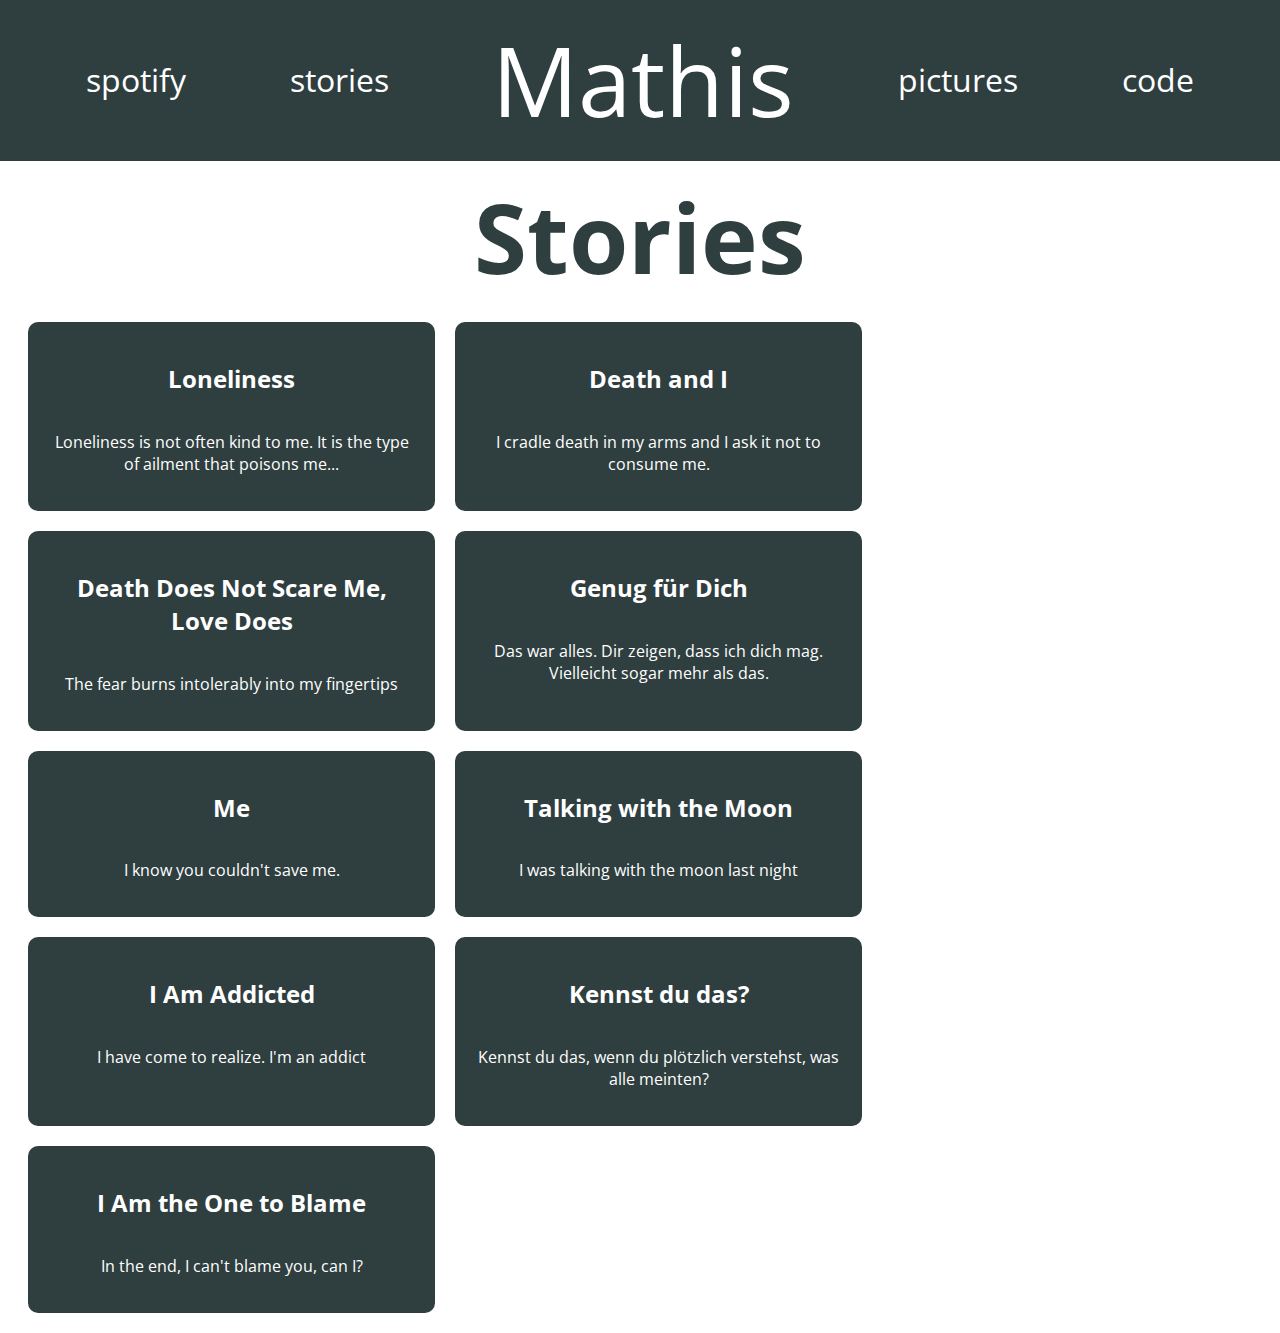
==== index.html @ 23fcb452 "Rename main.html to index.html" ====
<!DOCTYPE html>
<html lang="en">
<head>
  <meta charset="UTF-8">
  <meta name="viewport" content="width=device-width, initial-scale=1.0">
  <link rel="stylesheet" href="styles.css">
  <script src='script.js'></script>
  <title>Mathis</title>

</head>
<body>

  
  <div class="navbar">
    <a href="https://open.spotify.com/user/zockermathisyt">spotify</a>
    <a href="#stories">stories</a>
    <a href="https://www.instagram.com/matty.btw/" id="mathis">Mathis</a>
    <a href="#pictures">pictures</a>
    <a href="https://github.com/MathisTRD/Portfolio"> code </a>
  </div>


  <div class="story" id="#stories">
  
    <h1>Stories</h1>

  <div class="story-grid">

      <div class="story-box" data-box-index="0">
        <h2 class="title"></h2>
        <p class="preview"></p>
        <p class="detail story-box-content"></p>
      </div>
      <div class="story-box" data-box-index="1">
        <h2 class="title"></h2>
        <p class="preview"></p>
        <p class="detail story-box-content"></p>
      </div>
      <div class="story-box" data-box-index="2">
        <h2 class="title"></h2>
        <p class="preview"></p>
        <p class="detail story-box-content"></p>
      </div>
      <div class="story-box" data-box-index="3">
        <h2 class="title"></h2>
        <p class="preview"></p>
        <p class="detail story-box-content"></p>
      </div>
      <div class="story-box" data-box-index="4">
        <h2 class="title"></h2>
        <p class="preview"></p>
        <p class="detail story-box-content"></p>
      </div>
      <div class="story-box" data-box-index="5">
        <h2 class="title"></h2>
        <p class="preview"></p>
        <p class="detail story-box-content"></p>
      </div>
      <div class="story-box" data-box-index="6">
        <h2 class="title"></h2>
        <p class="preview"></p>
        <p class="detail story-box-content"></p>
      </div>
      <div class="story-box" data-box-index="7">
        <h2 class="title"></h2>
        <p class="preview"></p>
        <p class="detail story-box-content"></p>
      </div>
      <div class="story-box" data-box-index="8">
        <h2 class="title"></h2>
        <p class="preview"></p>
        <p class="detail story-box-content"></p>
      </div>
      


      

      
    </div>
    <div class="expanded-overlay"></div>
    <div class="expanded-box">
      <div class="expanded-content"></div>
    </div>
</div>


  



  <script src='script.js'></script>
</body>
</html>
---- styles.css ----
@import url('https://fonts.googleapis.com/css2?family=Open+Sans&display=swap');

:root{
  --color-dark:rgb(47, 62, 63);
  --color-light: rgb(72, 104, 106);
  --color-white: rgb(255, 255, 255);
  --scrollbar-thumb-color: #6c757d; /* Adjust as needed */
  --scrollbar-track-color: #f8f9fa00; /* Adjust as needed */
  font-family: 'Open Sans', sans-serif;;
}


/* NAVBAR SECTION */
.navbar {
  display: flex;
  flex-wrap: wrap;
  flex-direction: row;
  justify-content:space-evenly;
  align-items: center;
  overflow: hidden;
  background-color: var(--color-dark);
  margin: -10px;

}
#mathis {
  font-size: 6em; /* Adjust font size as needed */
}

/* Navigation links */
.navbar a {
  float: middle;
  color: var(--color-white);
  text-align: center;
  padding: 16px 16px;
  transition: color 0.3s;
  border-radius: 5%;
  border-color: var(--color-white);
  text-decoration: none;
  font-size: 2em;
}
/* Change color on hover */
.navbar a:hover {
  background-color: var(--color-light);
  color: var(--color-white);
}


/* STORY  SECTION */
.story h1{
  font: optional;
  text-align: center;
  color: var(--color-dark);
  font-size: 6em;
  margin: 20px 0 20px;


}
/* stary cards alignment */
.story {
  text-align: center; /* Center the h1 element */
}

.story-grid {
  display: flex;
  flex-wrap: wrap;
  gap: 20px;
  margin: 20px;
}

.story-box {
  padding: 20px;
  width: 30%;
  cursor: pointer;
  transition: transform 0.3s;
  background-color: var(--color-dark);
  color: var(--color-white);
  border-radius: 10px;
  display: flex;
  flex-direction: column; /* Ensure the contents are stacked vertically */
}
.story-box:hover {
  transform: scale(1.05);
}
.story-box.active {
  width: 100%;
  cursor: default;
  transform: none;
}

/* Add a separate style for the expanded box */
.expanded-box {
  position: fixed;
  top: 50%;
  left: 50%;
  transform: translate(-50%, -50%);
  z-index: 9999;
  background-color: var(--color-white);
  padding: 4px;
  max-width: 80%;
  text-align: center;
  max-width: 80%;
  width: auto; /* Set width to auto */
  height: auto; /* Set height to auto */

}

/* Add blurry background for expanded box */
.expanded-overlay {
  position: fixed;
  top: 0;
  left: 0;
  width: 100%;
  height: 100%;
  backdrop-filter: blur(2px);
  background-color: rgba(0, 0, 0, 0.6);
  z-index: 2;
  display: none;  
}
.expanded-content {
  display: flex;
  flex-direction: column;
  align-items: center;
  justify-content: center;
  height: 100%;
  padding: 0 20%; /* Adjust the padding to control the side spacing */
  box-sizing: border-box; /* Include padding in the width */
}

.clone {
  width: 100%;
  font-size: 120%;
}




.expanded-overlay.active {
  display: block;
}
.clone:hover {
  transform: scale(1.0);
  cursor: auto;
  
}
.expanded-overlay {
  display: none;
  position: fixed;
  top: 0;
  left: 0;
  width: 100%;
  height: 100%;
  background-color: rgba(0, 0, 0, 0.6);
  z-index: 1000;
}

.expanded-box  {
  display: none;
  position: fixed;
  top: 50%;
  left: 50%;
  transform: translate(-50%, -50%);
  z-index: 1001;
  background-color: var(--color-dark);
  color: white;
  padding: 20px;
  width: 70%;
  max-height: 80%;
  overflow-y: auto;
  border-radius: 4%;
}
 
.preview{
  display: block;
}

.detail{
  display: none;
}


/* Apply styles to the scrollbar */
/* For WebKit browsers (like Chrome, Safari) */
::-webkit-scrollbar {
  width: 10px;
  height: 10px;
}

::-webkit-scrollbar-thumb {
  background-color: var(--scrollbar-thumb-color);
  border-radius: 5px;
}

::-webkit-scrollbar-track {
  background-color: var(--scrollbar-track-color);
  margin-top: 30px;
  margin-bottom: 30px;
}

/* For Firefox */
body {
  scrollbar-color: var(--scrollbar-thumb-color) var(--scrollbar-track-color);
  scrollbar-width: thin;
}
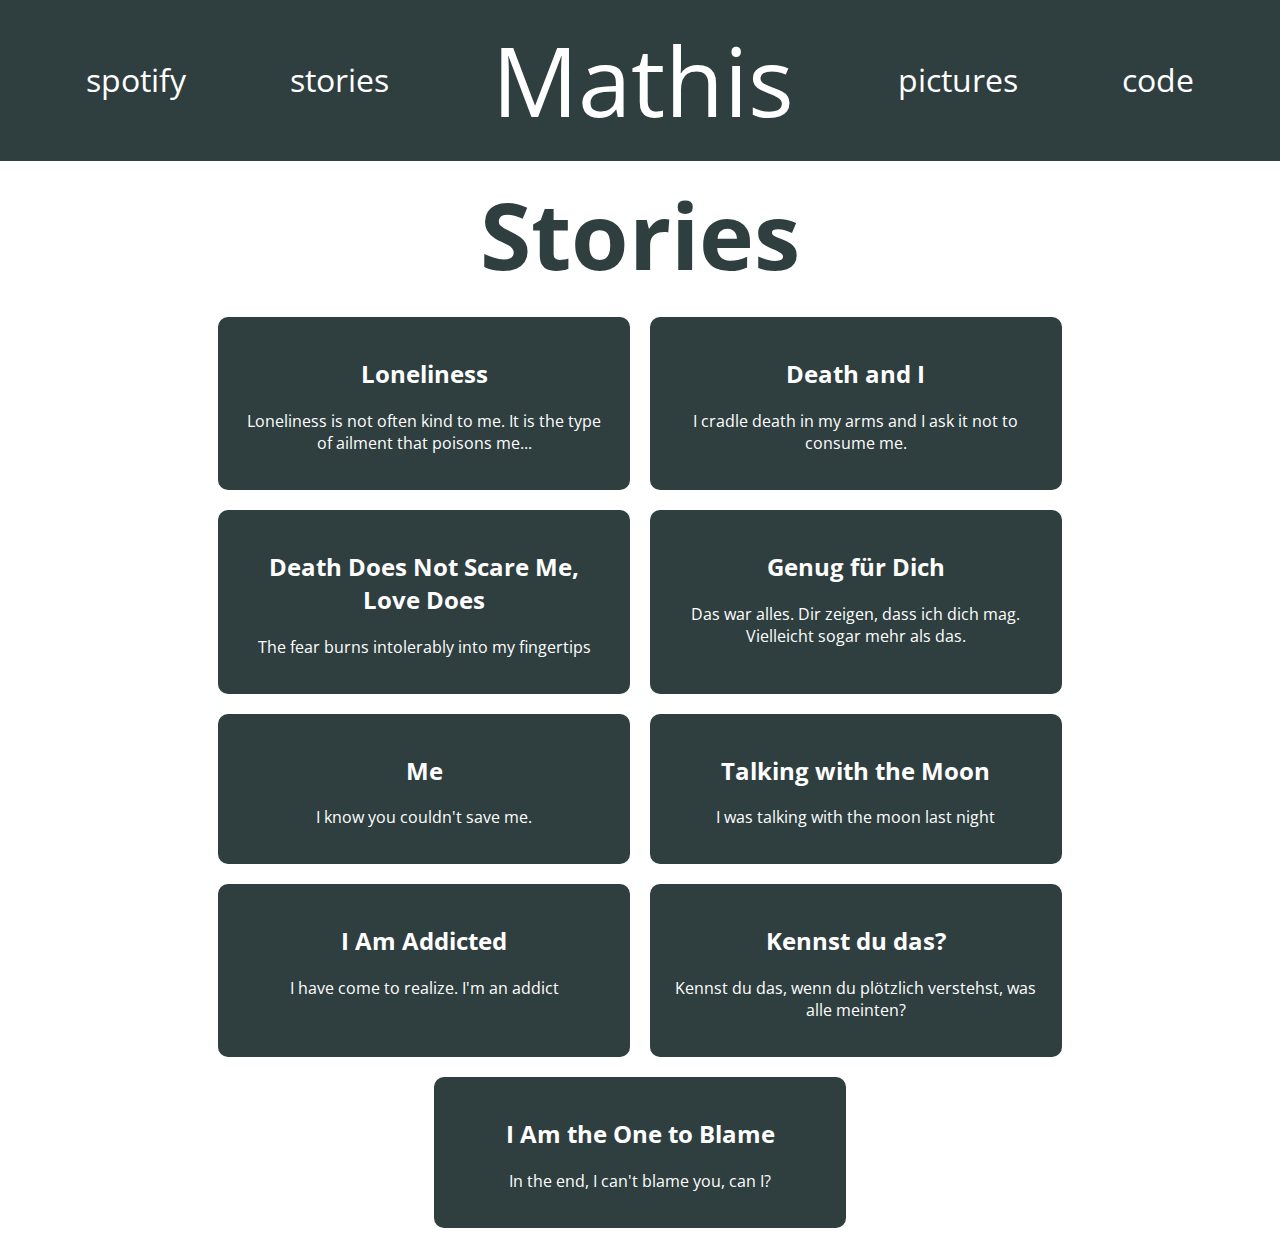
==== commit b6aa7fa5: "optimierung" ====
--- a/index.html
+++ b/index.html
@@ -1,6 +1,7 @@
 <!DOCTYPE html>
 <html lang="en">
 <head>
+  <meta name="description" content="Website to show off some of my work.">
   <meta charset="UTF-8">
   <meta name="viewport" content="width=device-width, initial-scale=1.0">
   <link rel="stylesheet" href="styles.css">
--- a/styles.css
+++ b/styles.css
@@ -50,7 +50,7 @@
   font: optional;
   text-align: center;
   color: var(--color-dark);
-  font-size: 6em;
+  font-size:  5.8em;
   margin: 20px 0 20px;
 
 
@@ -64,7 +64,10 @@
   display: flex;
   flex-wrap: wrap;
   gap: 20px;
-  margin: 20px;
+  margin-top:0%;
+  margin-right: 1%;
+  margin-left:1%;
+  justify-content: center;
 }
 
 .story-box {
@@ -75,7 +78,6 @@
   background-color: var(--color-dark);
   color: var(--color-white);
   border-radius: 10px;
-  display: flex;
   flex-direction: column; /* Ensure the contents are stacked vertically */
 }
 .story-box:hover {
@@ -201,3 +203,4 @@
   scrollbar-color: var(--scrollbar-thumb-color) var(--scrollbar-track-color);
   scrollbar-width: thin;
 }
+
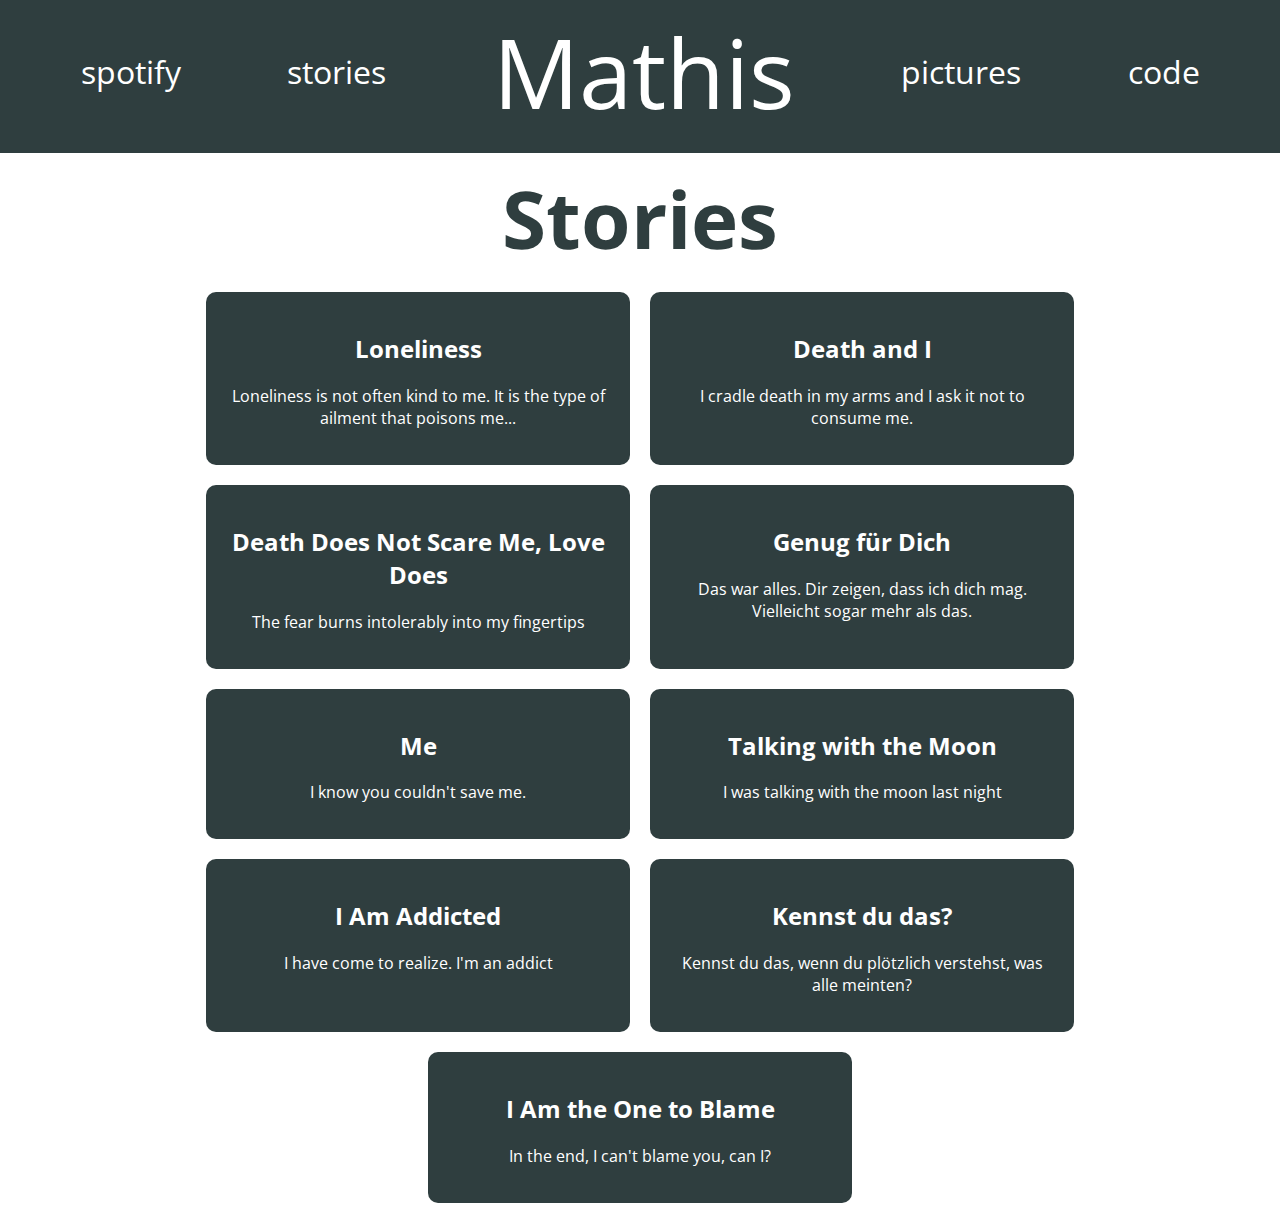
==== commit 986c7abb: "new clean code" ====
--- a/index.html
+++ b/index.html
@@ -1,95 +1,107 @@
 <!DOCTYPE html>
 <html lang="en">
+
 <head>
+
   <meta name="description" content="Website to show off some of my work.">
   <meta charset="UTF-8">
   <meta name="viewport" content="width=device-width, initial-scale=1.0">
+  <meta name="author" content="Your Name">
+  <meta name="keywords" content="portfolio, web development, design, projects">
+  <meta name="robots" content="index, follow">
+  <meta http-equiv="X-UA-Compatible" content="IE=edge">
+  <meta name="theme-color" content="#2f3e3f"> 
+
+  <link rel="icon" type="image/png" href="favicon.png"> <!-- Replace with your favicon path -->
   <link rel="stylesheet" href="styles.css">
-  <script src='script.js'></script>
+  <script src="script.js"></script>
+
   <title>Mathis</title>
 
 </head>
+
 <body>
 
+  <div class="navbar">
   
-  <div class="navbar">
-    <a href="https://open.spotify.com/user/zockermathisyt">spotify</a>
-    <a href="#stories">stories</a>
-    <a href="https://www.instagram.com/matty.btw/" id="mathis">Mathis</a>
-    <a href="#pictures">pictures</a>
-    <a href="https://github.com/MathisTRD/Portfolio"> code </a>
+    <a class="link" target="_blank" href="https://open.spotify.com/user/zockermathisyt">spotify</a>
+    <a class="link" href="#stories">stories</a>
+    <a id="mathis"  target="_blank" href="https://www.instagram.com/matty.btw/" >Mathis</a>
+    <a class="link" href="#pictures">pictures</a>
+    <a class="link" target="_blank" href="https://github.com/MathisTRD/Portfolio">code</a>
+    
   </div>
 
+  <div class="story" id="stories">
 
-  <div class="story" id="#stories">
-  
     <h1>Stories</h1>
 
-  <div class="story-grid">
-
+    <div class="story-grid">
       <div class="story-box" data-box-index="0">
         <h2 class="title"></h2>
         <p class="preview"></p>
         <p class="detail story-box-content"></p>
       </div>
+
       <div class="story-box" data-box-index="1">
         <h2 class="title"></h2>
         <p class="preview"></p>
         <p class="detail story-box-content"></p>
       </div>
+
       <div class="story-box" data-box-index="2">
         <h2 class="title"></h2>
         <p class="preview"></p>
         <p class="detail story-box-content"></p>
       </div>
+
       <div class="story-box" data-box-index="3">
         <h2 class="title"></h2>
         <p class="preview"></p>
         <p class="detail story-box-content"></p>
       </div>
+
       <div class="story-box" data-box-index="4">
         <h2 class="title"></h2>
         <p class="preview"></p>
         <p class="detail story-box-content"></p>
       </div>
+
       <div class="story-box" data-box-index="5">
         <h2 class="title"></h2>
         <p class="preview"></p>
         <p class="detail story-box-content"></p>
       </div>
+
       <div class="story-box" data-box-index="6">
         <h2 class="title"></h2>
         <p class="preview"></p>
         <p class="detail story-box-content"></p>
       </div>
+
       <div class="story-box" data-box-index="7">
         <h2 class="title"></h2>
         <p class="preview"></p>
         <p class="detail story-box-content"></p>
       </div>
+
       <div class="story-box" data-box-index="8">
         <h2 class="title"></h2>
         <p class="preview"></p>
         <p class="detail story-box-content"></p>
       </div>
-      
+
+    </div>
+
+    <div class="expanded-overlay"></div>
+    <div class="expanded-box">
+
+      <div class="expanded-content"></div>
+
+    </div>
+
+  </div>
 
 
-      
-
-      
-    </div>
-    <div class="expanded-overlay"></div>
-    <div class="expanded-box">
-      <div class="expanded-content"></div>
-    </div>
-</div>
-
-
-  
-
-
-
-  <script src='script.js'></script>
 </body>
 </html>
--- a/styles.css
+++ b/styles.css
@@ -1,29 +1,32 @@
 @import url('https://fonts.googleapis.com/css2?family=Open+Sans&display=swap');
 
-:root{
-  --color-dark:rgb(47, 62, 63);
+:root {
+  --color-dark: rgb(47, 62, 63);
   --color-light: rgb(72, 104, 106);
   --color-white: rgb(255, 255, 255);
   --scrollbar-thumb-color: #6c757d; /* Adjust as needed */
   --scrollbar-track-color: #f8f9fa00; /* Adjust as needed */
-  font-family: 'Open Sans', sans-serif;;
-}
-
-
+  font-family: 'Open Sans', sans-serif;
+}
+body {
+  scrollbar-color: var(--scrollbar-thumb-color) var(--scrollbar-track-color);
+  scrollbar-width: thin;
+  margin: 0%;
+  padding: 0%;
+}
 /* NAVBAR SECTION */
 .navbar {
   display: flex;
   flex-wrap: wrap;
-  flex-direction: row;
-  justify-content:space-evenly;
+  justify-content: space-evenly;
   align-items: center;
   overflow: hidden;
   background-color: var(--color-dark);
   margin: -10px;
-
-}
+}
+
 #mathis {
-  font-size: 6em; /* Adjust font size as needed */
+  font-size: 6em;
 }
 
 /* Navigation links */
@@ -38,35 +41,31 @@
   text-decoration: none;
   font-size: 2em;
 }
+
 /* Change color on hover */
 .navbar a:hover {
   background-color: var(--color-light);
   color: var(--color-white);
 }
 
-
 /* STORY  SECTION */
-.story h1{
-  font: optional;
+.story h1 {
   text-align: center;
   color: var(--color-dark);
-  font-size:  5.8em;
-  margin: 20px 0 20px;
-
-
-}
+  font-size: 5em;
+  margin: 20px 0;
+}
+
 /* stary cards alignment */
 .story {
-  text-align: center; /* Center the h1 element */
+  text-align: center;
 }
 
 .story-grid {
   display: flex;
   flex-wrap: wrap;
   gap: 20px;
-  margin-top:0%;
-  margin-right: 1%;
-  margin-left:1%;
+  margin: 0 auto;
   justify-content: center;
 }
 
@@ -78,11 +77,13 @@
   background-color: var(--color-dark);
   color: var(--color-white);
   border-radius: 10px;
-  flex-direction: column; /* Ensure the contents are stacked vertically */
-}
+  flex-direction: column;
+}
+
 .story-box:hover {
   transform: scale(1.05);
 }
+
 .story-box.active {
   width: 100%;
   cursor: default;
@@ -100,10 +101,8 @@
   padding: 4px;
   max-width: 80%;
   text-align: center;
-  max-width: 80%;
-  width: auto; /* Set width to auto */
-  height: auto; /* Set height to auto */
-
+  width: auto;
+  height: auto;
 }
 
 /* Add blurry background for expanded box */
@@ -116,34 +115,33 @@
   backdrop-filter: blur(2px);
   background-color: rgba(0, 0, 0, 0.6);
   z-index: 2;
-  display: none;  
-}
+  display: none;
+}
+
 .expanded-content {
   display: flex;
   flex-direction: column;
   align-items: center;
   justify-content: center;
   height: 100%;
-  padding: 0 20%; /* Adjust the padding to control the side spacing */
-  box-sizing: border-box; /* Include padding in the width */
+  padding: 0 20%;
+  box-sizing: border-box;
 }
 
 .clone {
   width: 100%;
   font-size: 120%;
 }
-
-
-
 
 .expanded-overlay.active {
   display: block;
 }
+
 .clone:hover {
   transform: scale(1.0);
   cursor: auto;
-  
-}
+}
+
 .expanded-overlay {
   display: none;
   position: fixed;
@@ -155,7 +153,7 @@
   z-index: 1000;
 }
 
-.expanded-box  {
+.expanded-box {
   display: none;
   position: fixed;
   top: 50%;
@@ -170,18 +168,16 @@
   overflow-y: auto;
   border-radius: 4%;
 }
- 
-.preview{
+
+.preview {
   display: block;
 }
 
-.detail{
-  display: none;
-}
-
+.detail {
+  display: none;
+}
 
 /* Apply styles to the scrollbar */
-/* For WebKit browsers (like Chrome, Safari) */
 ::-webkit-scrollbar {
   width: 10px;
   height: 10px;
@@ -198,9 +194,49 @@
   margin-bottom: 30px;
 }
 
-/* For Firefox */
-body {
-  scrollbar-color: var(--scrollbar-thumb-color) var(--scrollbar-track-color);
-  scrollbar-width: thin;
-}
-
+.svg {
+  display: none;
+}
+
+
+@media (max-width: 865px) {
+  .link {
+    display: none;
+  }
+
+  .svg {
+    display: flex;
+    flex-wrap: wrap;
+    width: 7em;
+  }
+
+ 
+
+  .navbar a:hover {
+    background-color: var(--color-dark);
+  }
+
+  .story-grid {
+    justify-content: space-around;
+    margin: 0;
+  }
+
+  .story-box {
+    width: 100%;
+  }
+
+  .navbar {
+    flex-direction: row;
+    justify-content: space-between;
+    align-items: center;
+  }
+
+  #mathis {
+    margin: 0 auto;
+  }
+
+  .svg {
+    display: inline-block;
+    margin-left: 10px;
+  }
+}
